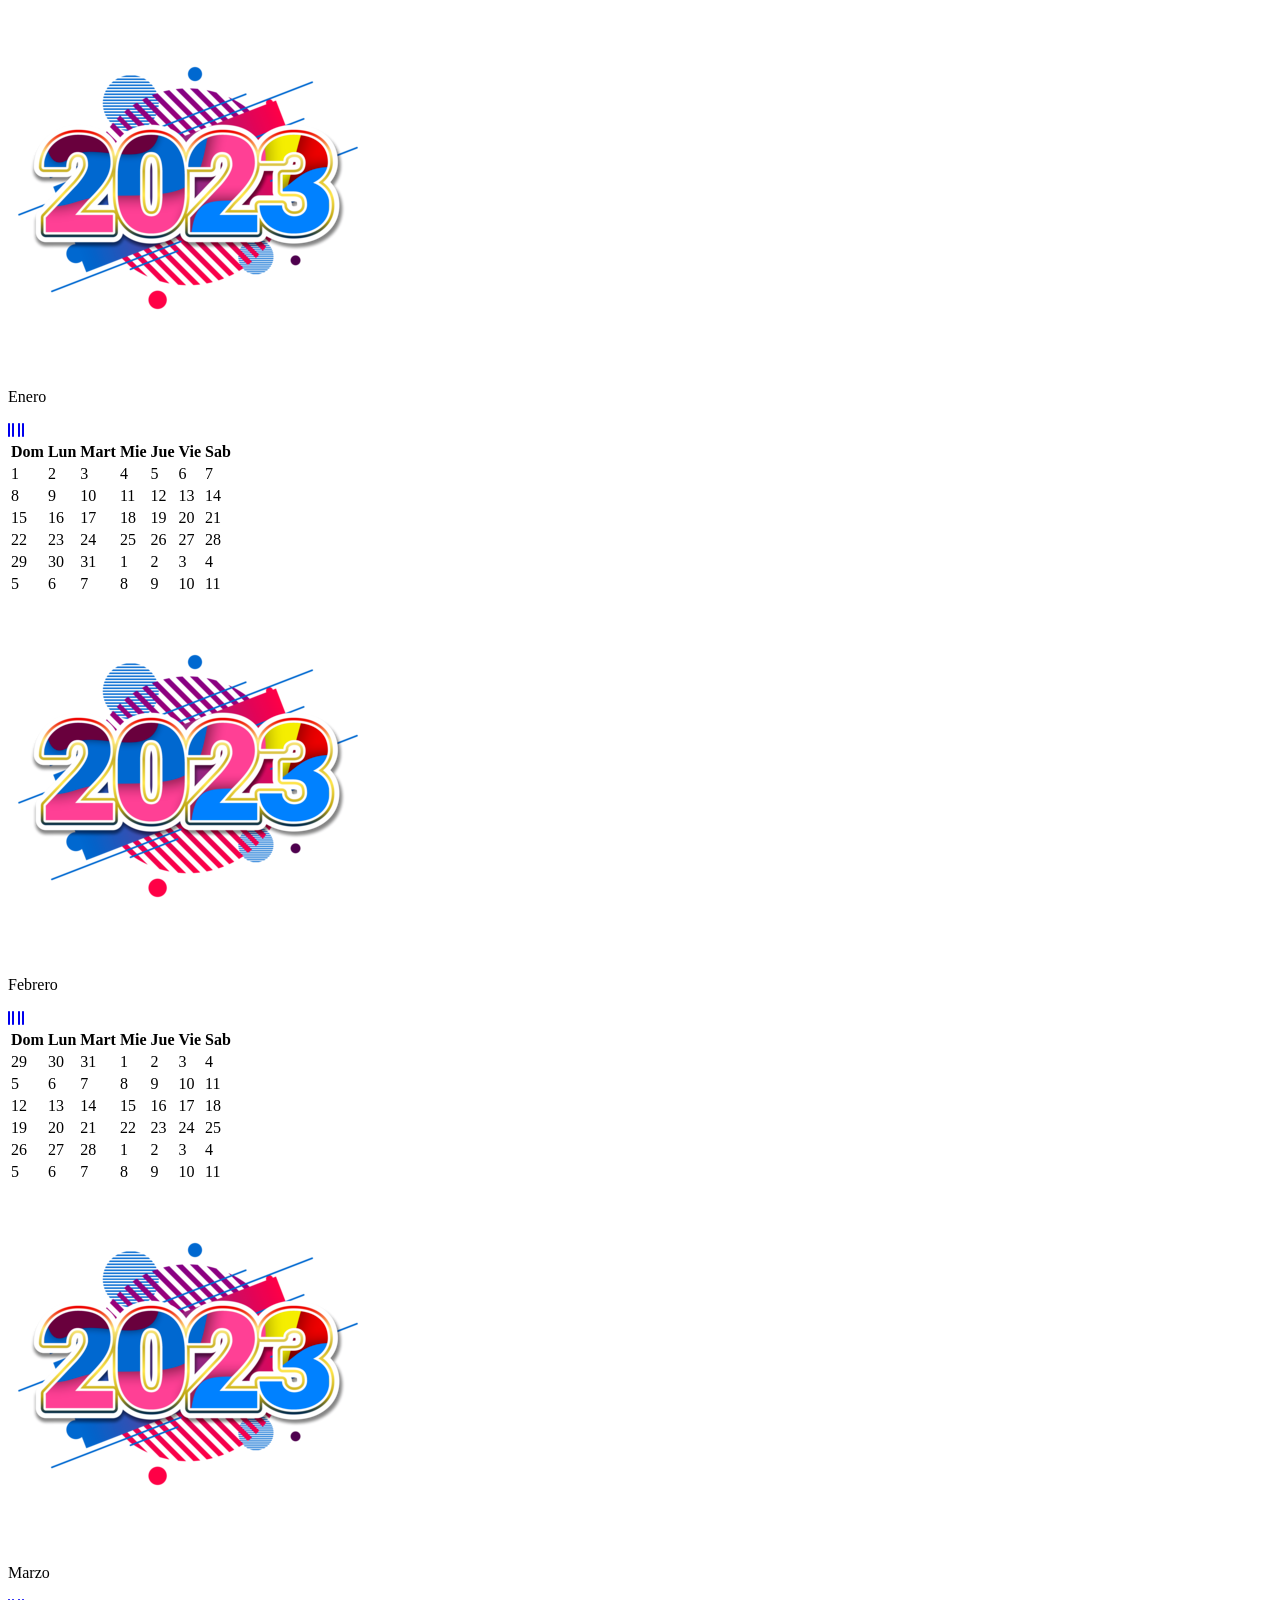
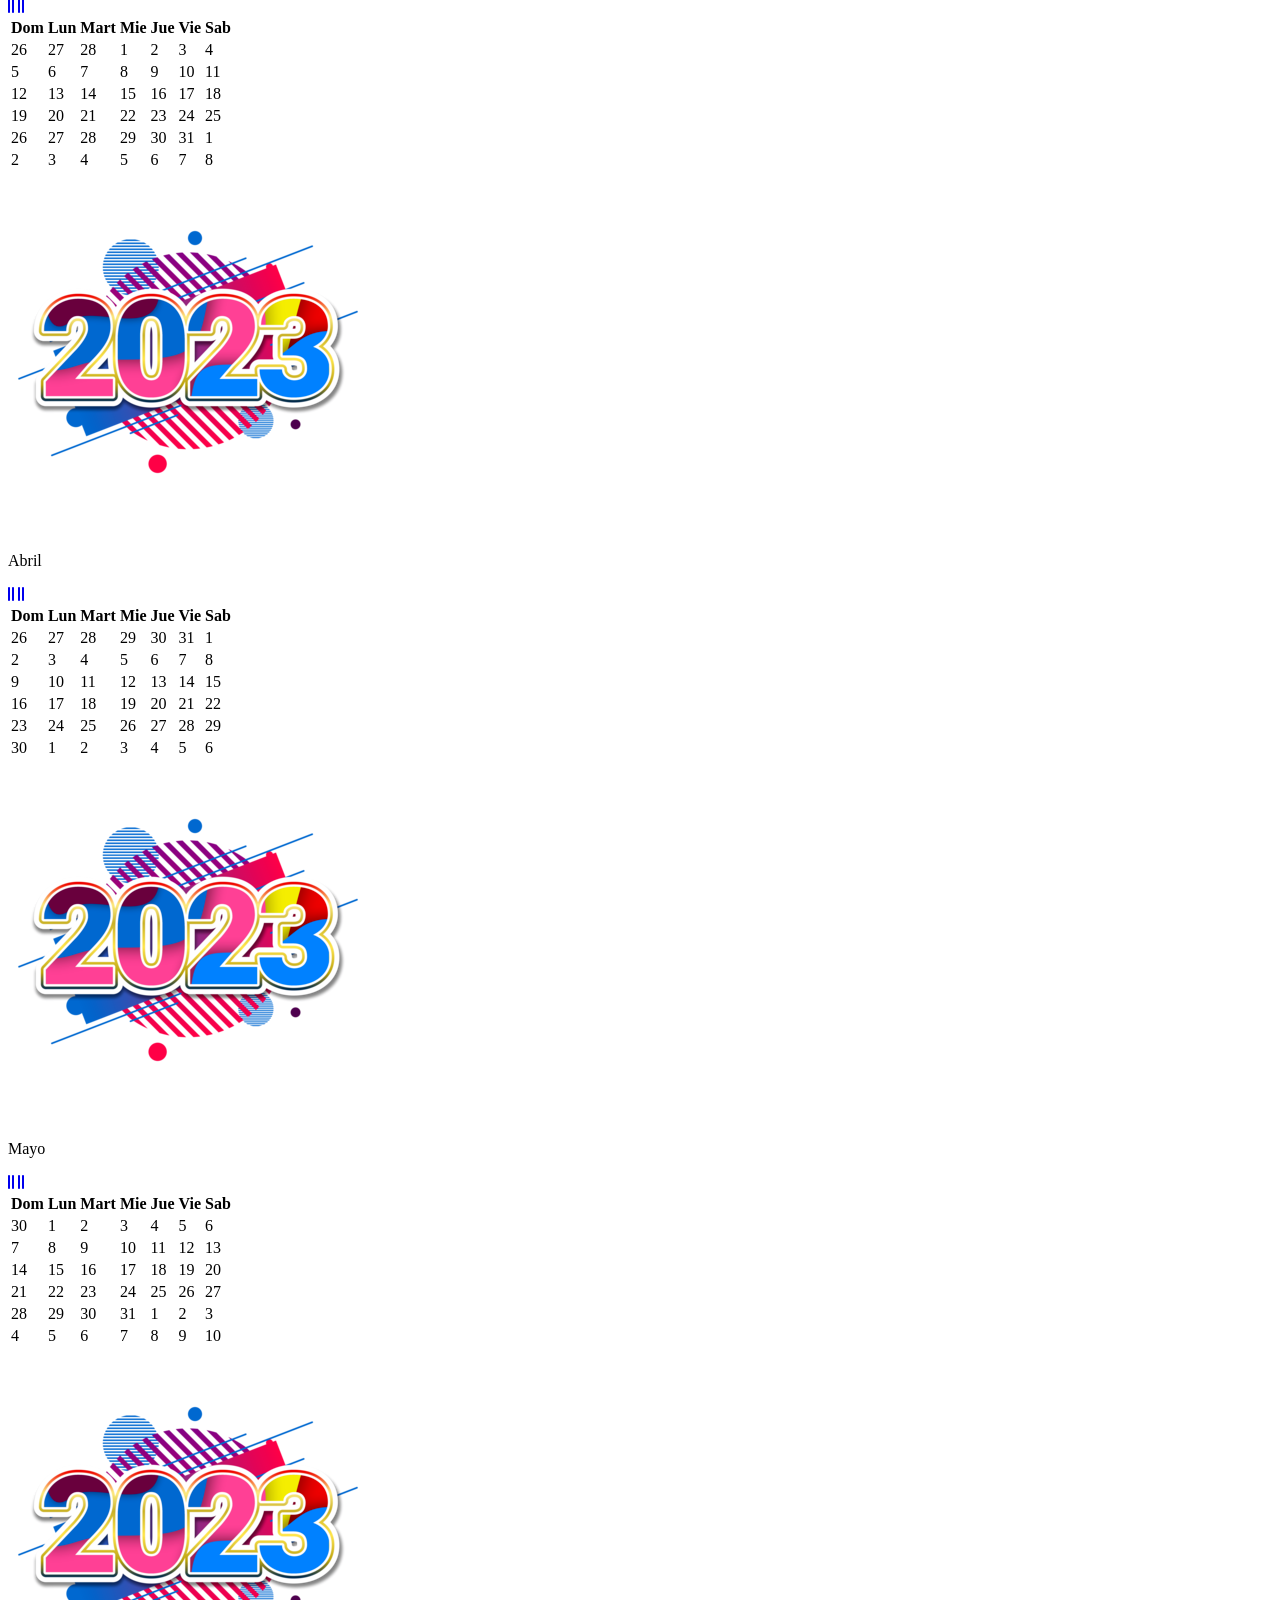
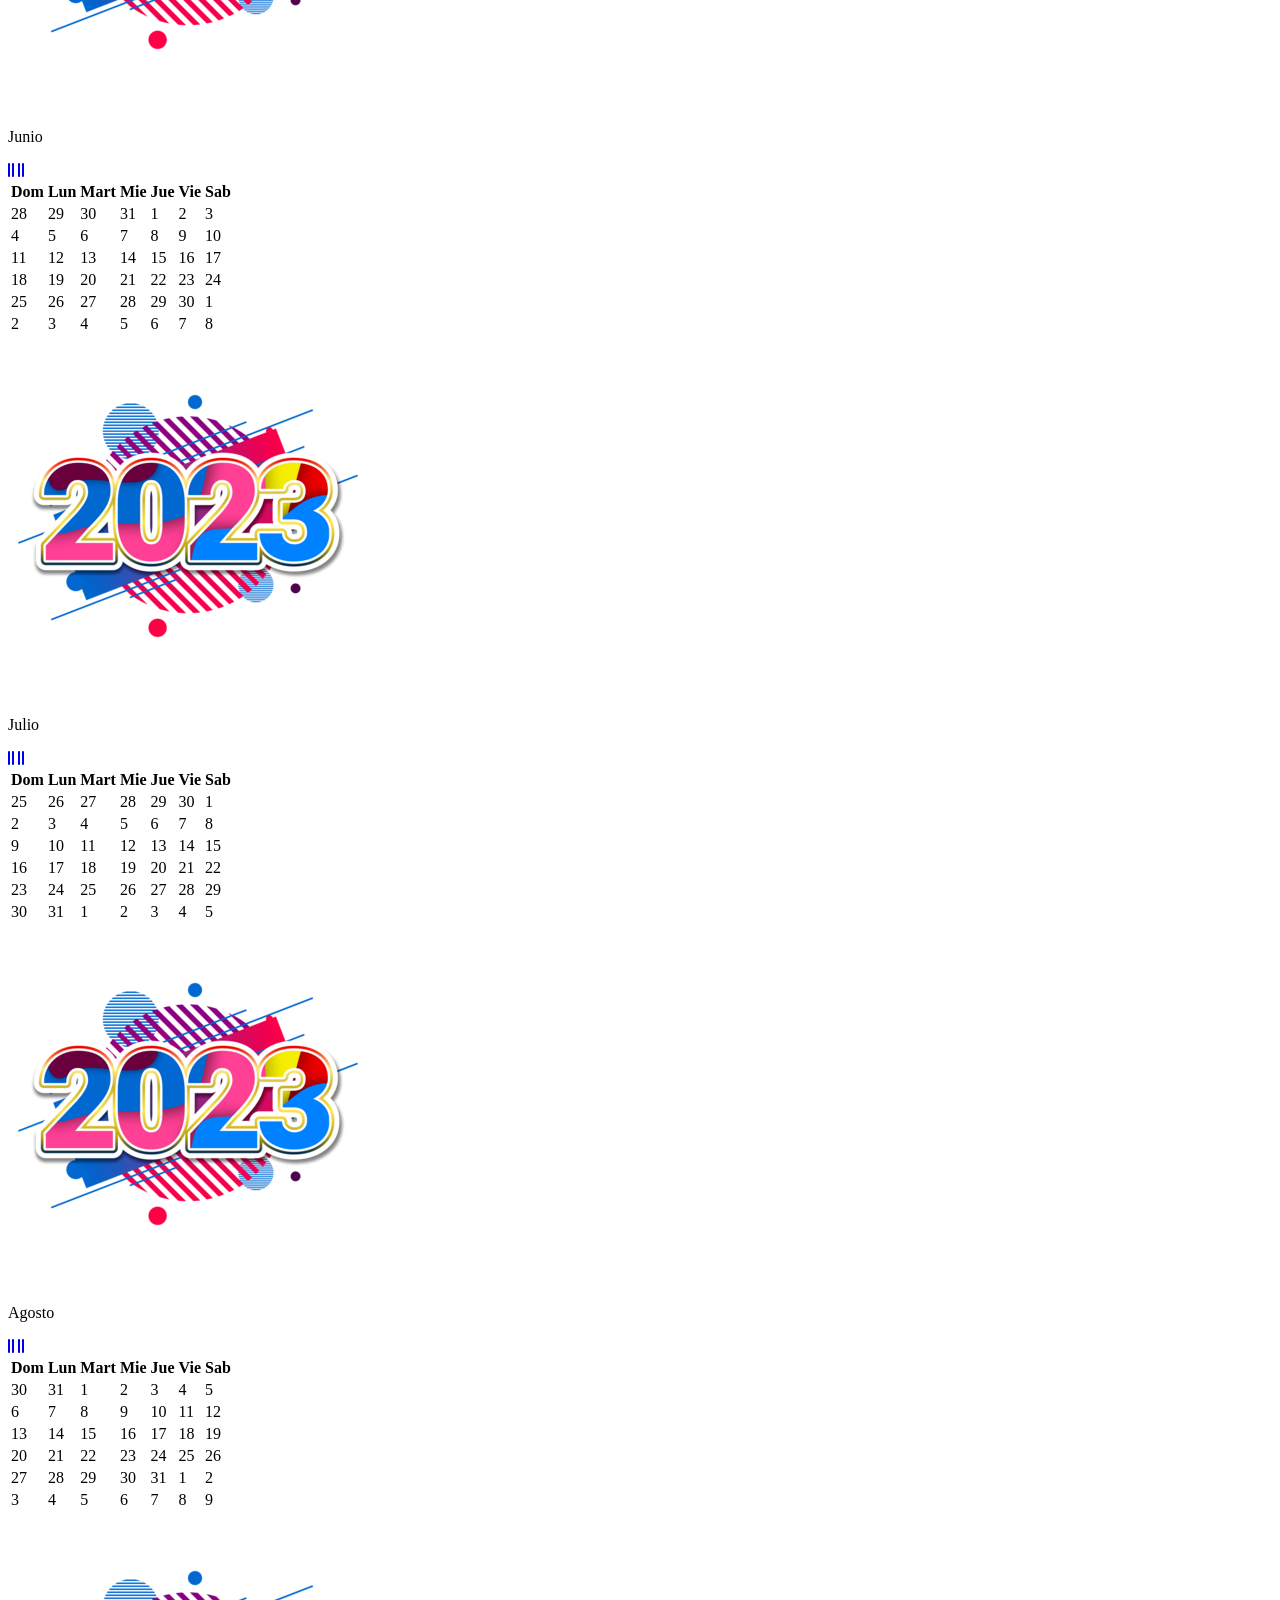
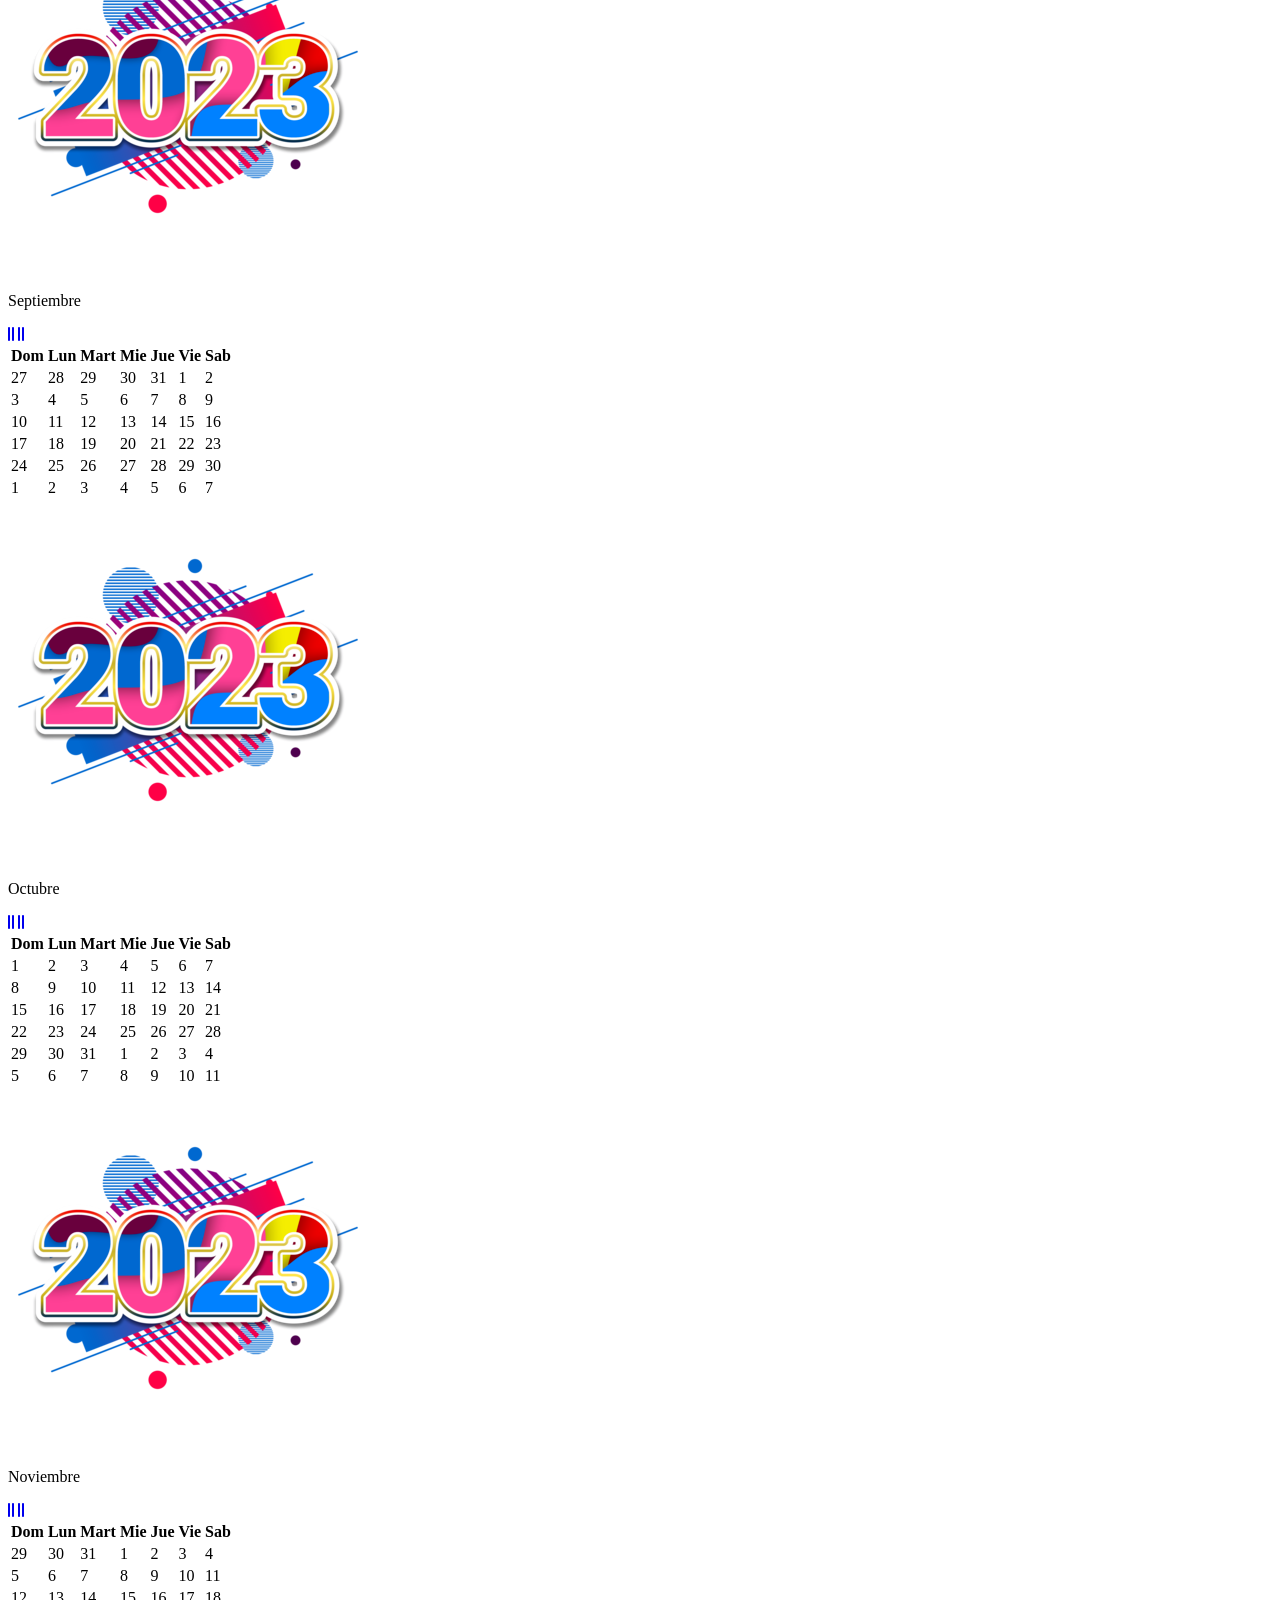
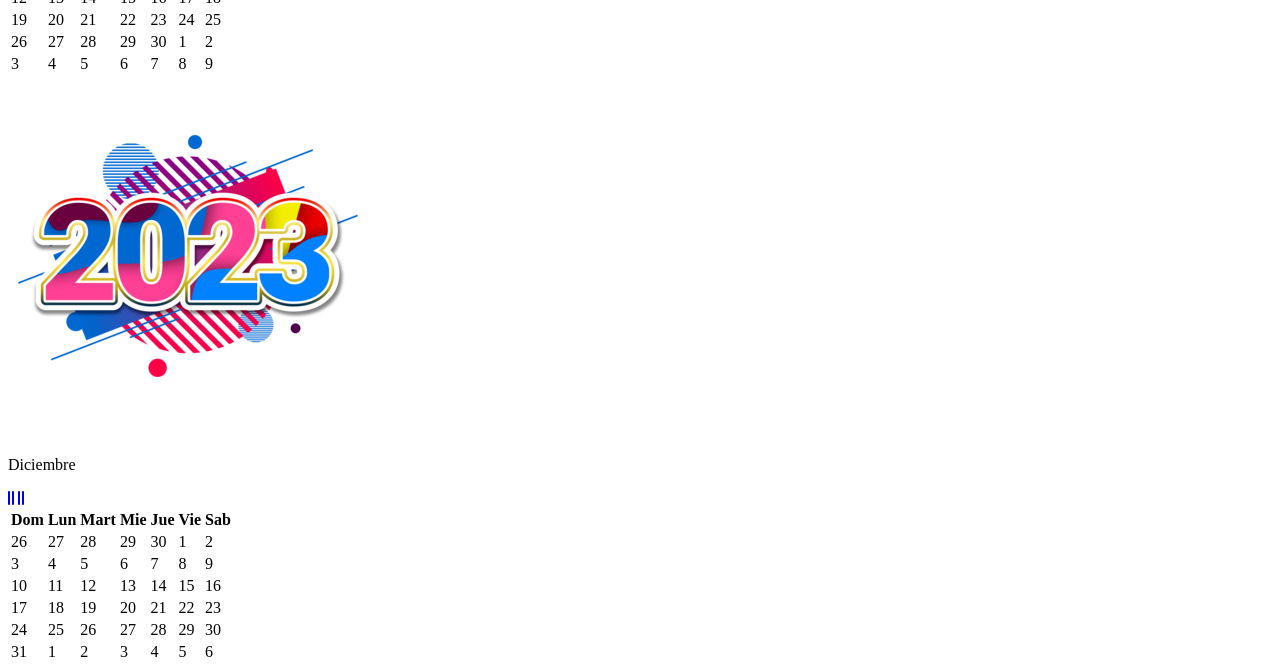
==== index.html @ eaae46be "fin" ====
<!DOCTYPE html>
<html lang="en">
  <head>
    <meta charset="UTF-8" />
    <meta name="viewport" content="width=device-width, initial-scale=1.0" />
    <title>Document</title>
    <link rel="stylesheet" href="STYLE.CSS" />
    <link
      rel="stylesheet"
      href="https://cdnjs.cloudflare.com/ajax/libs/font-awesome/6.4.2/css/all.min.css"
    />
  </head>

  <body>
    <section>
      <div class="calendario">
        <div class="meses">
          <div class="titulomeses">
            <img src="dostres.png" alt="" />
            <p class="mes">Enero</p>
          </div>
          <div class="icono">
            <a href="#" class="left-link"
              ><i class="fa-solid fa-grip-lines-vertical"></i
            ></a>
            <a href="#" class="right-link"
              ><i class="fa-solid fa-grip-lines-vertical"></i
            ></a>
          </div>
          <table class="diasmeses">
            <thead>
              <tr>
                <th class="diasromanos">Dom</th>
                <th class="diasromanos">Lun</th>
                <th class="diasromanos">Mart</th>
                <th class="diasromanos">Mie</th>
                <th class="diasromanos">Jue</th>
                <th class="diasromanos">Vie</th>
                <th class="diasromanos">Sab</th>
              </tr>
            </thead>
            <tbody>
              <tr>
                <td class="dias">1</td>
                <td class="dias">2</td>
                <td class="dias">3</td>
                <td class="dias">4</td>
                <td class="dias">5</td>
                <td class="dias">6</td>
                <td class="dias">7</td>
              </tr>
              <tr>
                <td class="dias">8</td>
                <td class="dias">9</td>
                <td class="dias">10</td>
                <td class="dias">11</td>
                <td class="dias">12</td>
                <td class="dias">13</td>
                <td class="dias">14</td>
              </tr>
              <tr>
                <td class="dias">15</td>
                <td class="dias">16</td>
                <td class="dias">17</td>
                <td class="dias">18</td>
                <td class="dias">19</td>
                <td class="dias">20</td>
                <td class="dias">21</td>
              </tr>
              <tr>
                <td class="dias">22</td>
                <td class="dias">23</td>
                <td class="dias">24</td>
                <td class="dias">25</td>
                <td class="dias">26</td>
                <td class="dias">27</td>
                <td class="dias">28</td>
              </tr>
              <tr>
                <td class="dias">29</td>
                <td class="dias">30</td>
                <td class="dias">31</td>
                <td class="diasdemas">1</td>
                <td class="diasdemas">2</td>
                <td class="diasdemas">3</td>
                <td class="diasdemas">4</td>
              </tr>
              <tr>
                <td class="diasdemas">5</td>
                <td class="diasdemas">6</td>
                <td class="diasdemas">7</td>
                <td class="diasdemas">8</td>
                <td class="diasdemas">9</td>
                <td class="diasdemas">10</td>
                <td class="diasdemas">11</td>
              </tr>
            </tbody>
          </table>
        </div>

        <div class="meses">
          <div class="titulomeses">
            <img src="dostres.png" alt="" />
            <p class="mes">Febrero</p>
          </div>
          <div class="icono">
            <a href="#" class="left-link"
              ><i class="fa-solid fa-grip-lines-vertical"></i
            ></a>
            <a href="#" class="right-link"
              ><i class="fa-solid fa-grip-lines-vertical"></i
            ></a>
          </div>
          <table class="diasmeses">
            <thead>
              <tr>
                <th class="diasromanos">Dom</th>
                <th class="diasromanos">Lun</th>
                <th class="diasromanos">Mart</th>
                <th class="diasromanos">Mie</th>
                <th class="diasromanos">Jue</th>
                <th class="diasromanos">Vie</th>
                <th class="diasromanos">Sab</th>
              </tr>
            </thead>
            <tbody>
              <tr>
                <td class="diasdemas">29</td>
                <td class="diasdemas">30</td>
                <td class="diasdemas">31</td>
                <td class="dias">1</td>
                <td class="dias">2</td>
                <td class="dias">3</td>
                <td class="dias">4</td>
              </tr>
              <tr>
                <td class="dias">5</td>
                <td class="dias">6</td>
                <td class="dias">7</td>
                <td class="dias">8</td>
                <td class="dias">9</td>
                <td class="dias">10</td>
                <td class="dias">11</td>
              </tr>
              <tr>
                <td class="dias">12</td>
                <td class="dias">13</td>
                <td class="dias">14</td>
                <td class="dias">15</td>
                <td class="dias">16</td>
                <td class="dias">17</td>
                <td class="dias">18</td>
              </tr>
              <tr>
                <td class="dias">19</td>
                <td class="dias">20</td>
                <td class="dias">21</td>
                <td class="dias">22</td>
                <td class="dias">23</td>
                <td class="dias">24</td>
                <td class="dias">25</td>
              </tr>
              <tr>
                <td class="dias">26</td>
                <td class="dias">27</td>
                <td class="dias">28</td>
                <td class="diasdemas">1</td>
                <td class="diasdemas">2</td>
                <td class="diasdemas">3</td>
                <td class="diasdemas">4</td>
              </tr>
              <tr>
                <td class="diasdemas">5</td>
                <td class="diasdemas">6</td>
                <td class="diasdemas">7</td>
                <td class="diasdemas">8</td>
                <td class="diasdemas">9</td>
                <td class="diasdemas">10</td>
                <td class="diasdemas">11</td>
              </tr>
            </tbody>
          </table>
        </div>

        <div class="meses">
          <div class="titulomeses">
            <img src="dostres.png" alt="" />
            <p class="mes">Marzo</p>
          </div>
          <div class="icono">
            <a href="#" class="left-link"
              ><i class="fa-solid fa-grip-lines-vertical"></i
            ></a>
            <a href="#" class="right-link"
              ><i class="fa-solid fa-grip-lines-vertical"></i
            ></a>
          </div>
          <table class="diasmeses">
            <thead>
              <tr>
                <th class="diasromanos">Dom</th>
                <th class="diasromanos">Lun</th>
                <th class="diasromanos">Mart</th>
                <th class="diasromanos">Mie</th>
                <th class="diasromanos">Jue</th>
                <th class="diasromanos">Vie</th>
                <th class="diasromanos">Sab</th>
              </tr>
            </thead>
            <tbody>
              <tr>
                <td class="diasdemas">26</td>
                <td class="diasdemas">27</td>
                <td class="diasdemas">28</td>
                <td class="dias">1</td>
                <td class="dias">2</td>
                <td class="dias">3</td>
                <td class="dias">4</td>
              </tr>
              <tr>
                <td class="dias">5</td>
                <td class="dias">6</td>
                <td class="dias">7</td>
                <td class="dias">8</td>
                <td class="dias">9</td>
                <td class="dias">10</td>
                <td class="dias">11</td>
              </tr>
              <tr>
                <td class="dias">12</td>
                <td class="dias">13</td>
                <td class="dias">14</td>
                <td class="dias">15</td>
                <td class="dias">16</td>
                <td class="dias">17</td>
                <td class="dias">18</td>
              </tr>
              <tr>
                <td class="dias">19</td>
                <td class="dias">20</td>
                <td class="dias">21</td>
                <td class="dias">22</td>
                <td class="dias">23</td>
                <td class="dias">24</td>
                <td class="dias">25</td>
              </tr>
              <tr>
                <td class="dias">26</td>
                <td class="dias">27</td>
                <td class="dias">28</td>
                <td class="dias">29</td>
                <td class="dias">30</td>
                <td class="dias">31</td>
                <td class="diasdemas">1</td>
              </tr>
              <tr>
                <td class="diasdemas">2</td>
                <td class="diasdemas">3</td>
                <td class="diasdemas">4</td>
                <td class="diasdemas">5</td>
                <td class="diasdemas">6</td>
                <td class="diasdemas">7</td>
                <td class="diasdemas">8</td>
              </tr>
            </tbody>
          </table>
        </div>

        <div class="meses">
          <div class="titulomeses">
            <img src="dostres.png" alt="" />
            <p class="mes">Abril</p>
          </div>
          <div class="icono">
            <a href="#" class="left-link"
              ><i class="fa-solid fa-grip-lines-vertical"></i
            ></a>
            <a href="#" class="right-link"
              ><i class="fa-solid fa-grip-lines-vertical"></i
            ></a>
          </div>
          <table class="diasmeses">
            <thead>
              <tr>
                <th class="diasromanos">Dom</th>
                <th class="diasromanos">Lun</th>
                <th class="diasromanos">Mart</th>
                <th class="diasromanos">Mie</th>
                <th class="diasromanos">Jue</th>
                <th class="diasromanos">Vie</th>
                <th class="diasromanos">Sab</th>
              </tr>
            </thead>
            <tbody>
              <tr>
                <td class="diasdemas">26</td>
                <td class="diasdemas">27</td>
                <td class="diasdemas">28</td>
                <td class="diasdemas">29</td>
                <td class="diasdemas">30</td>
                <td class="diasdemas">31</td>
                <td class="dias">1</td>
              </tr>
              <tr>
                <td class="dias">2</td>
                <td class="dias">3</td>
                <td class="dias">4</td>
                <td class="dias">5</td>
                <td class="dias">6</td>
                <td class="dias">7</td>
                <td class="dias">8</td>
              </tr>
              <tr>
                <td class="dias">9</td>
                <td class="dias">10</td>
                <td class="dias">11</td>
                <td class="dias">12</td>
                <td class="dias">13</td>
                <td class="dias">14</td>
                <td class="dias">15</td>
              </tr>
              <tr>
                <td class="dias">16</td>
                <td class="dias">17</td>
                <td class="dias">18</td>
                <td class="dias">19</td>
                <td class="dias">20</td>
                <td class="dias">21</td>
                <td class="dias">22</td>
              </tr>
              <tr>
                <td class="dias">23</td>
                <td class="dias">24</td>
                <td class="dias">25</td>
                <td class="dias26">26</td>
                <td class="dias">27</td>
                <td class="dias">28</td>
                <td class="dias">29</td>
              </tr>
              <tr>
                <td class="dias">30</td>
                <td class="diasdemas">1</td>
                <td class="diasdemas">2</td>
                <td class="diasdemas">3</td>
                <td class="diasdemas">4</td>
                <td class="diasdemas">5</td>
                <td class="diasdemas">6</td>
              </tr>
            </tbody>
          </table>
        </div>

        <div class="meses">
          <div class="titulomeses">
            <img src="dostres.png" alt="" />
            <p class="mes">Mayo</p>
          </div>
          <div class="icono">
            <a href="#" class="left-link"
              ><i class="fa-solid fa-grip-lines-vertical"></i
            ></a>
            <a href="#" class="right-link"
              ><i class="fa-solid fa-grip-lines-vertical"></i
            ></a>
          </div>
          <table class="diasmeses">
            <thead>
              <tr>
                <th class="diasromanos">Dom</th>
                <th class="diasromanos">Lun</th>
                <th class="diasromanos">Mart</th>
                <th class="diasromanos">Mie</th>
                <th class="diasromanos">Jue</th>
                <th class="diasromanos">Vie</th>
                <th class="diasromanos">Sab</th>
              </tr>
            </thead>
            <tbody>
              <tr>
                <td class="diasdemas">30</td>
                <td class="dias">1</td>
                <td class="dias">2</td>
                <td class="dias">3</td>
                <td class="dias">4</td>
                <td class="dias">5</td>
                <td class="dias">6</td>
              </tr>
              <tr>
                <td class="dias">7</td>
                <td class="dias">8</td>
                <td class="dias">9</td>
                <td class="dias">10</td>
                <td class="dias">11</td>
                <td class="dias">12</td>
                <td class="dias">13</td>
              </tr>
              <tr>
                <td class="dias">14</td>
                <td class="dias">15</td>
                <td class="dias">16</td>
                <td class="dias">17</td>
                <td class="dias">18</td>
                <td class="dias">19</td>
                <td class="dias">20</td>
              </tr>
              <tr>
                <td class="dias">21</td>
                <td class="dias">22</td>
                <td class="dias">23</td>
                <td class="dias">24</td>
                <td class="dias">25</td>
                <td class="dias">26</td>
                <td class="dias">27</td>
              </tr>
              <tr>
                <td class="dias">28</td>
                <td class="dias">29</td>
                <td class="dias">30</td>
                <td class="dias">31</td>
                <td class="diasdemas">1</td>
                <td class="diasdemas">2</td>
                <td class="diasdemas">3</td>
              </tr>
              <tr>
                <td class="diasdemas">4</td>
                <td class="diasdemas">5</td>
                <td class="diasdemas">6</td>
                <td class="diasdemas">7</td>
                <td class="diasdemas">8</td>
                <td class="diasdemas">9</td>
                <td class="diasdemas">10</td>
              </tr>
            </tbody>
          </table>
        </div>

        <div class="meses">
          <div class="titulomeses">
            <img src="dostres.png" alt="" />
            <p class="mes">Junio</p>
          </div>
          <div class="icono">
            <a href="#" class="left-link"
              ><i class="fa-solid fa-grip-lines-vertical"></i
            ></a>
            <a href="#" class="right-link"
              ><i class="fa-solid fa-grip-lines-vertical"></i
            ></a>
          </div>
          <table class="diasmeses">
            <thead>
              <tr>
                <th class="diasromanos">Dom</th>
                <th class="diasromanos">Lun</th>
                <th class="diasromanos">Mart</th>
                <th class="diasromanos">Mie</th>
                <th class="diasromanos">Jue</th>
                <th class="diasromanos">Vie</th>
                <th class="diasromanos">Sab</th>
              </tr>
            </thead>
            <tbody>
              <tr>
                <td class="diasdemas">28</td>
                <td class="diasdemas">29</td>
                <td class="diasdemas">30</td>
                <td class="diasdemas">31</td>
                <td class="dias">1</td>
                <td class="dias">2</td>
                <td class="dias">3</td>
              </tr>
              <tr>
                <td class="dias">4</td>
                <td class="dias">5</td>
                <td class="dias">6</td>
                <td class="dias">7</td>
                <td class="dias">8</td>
                <td class="dias">9</td>
                <td class="dias">10</td>
              </tr>
              <tr>
                <td class="dias">11</td>
                <td class="dias">12</td>
                <td class="dias">13</td>
                <td class="dias">14</td>
                <td class="dias">15</td>
                <td class="dias">16</td>
                <td class="dias">17</td>
              </tr>
              <tr>
                <td class="dias">18</td>
                <td class="dias">19</td>
                <td class="dias">20</td>
                <td class="dias">21</td>
                <td class="dias">22</td>
                <td class="dias">23</td>
                <td class="dias">24</td>
              </tr>
              <tr>
                <td class="dias">25</td>
                <td class="dias">26</td>
                <td class="dias">27</td>
                <td class="dias">28</td>
                <td class="dias">29</td>
                <td class="dias">30</td>
                <td class="diasdemas">1</td>
              </tr>
              <tr>
                <td class="diasdemas">2</td>
                <td class="diasdemas">3</td>
                <td class="diasdemas">4</td>
                <td class="diasdemas">5</td>
                <td class="diasdemas">6</td>
                <td class="diasdemas">7</td>
                <td class="diasdemas">8</td>
              </tr>
            </tbody>
          </table>
        </div>

        <div class="meses">
          <div class="titulomeses">
            <img src="dostres.png" alt="" />
            <p class="mes">Julio</p>
          </div>
          <div class="icono">
            <a href="#" class="left-link"
              ><i class="fa-solid fa-grip-lines-vertical"></i
            ></a>
            <a href="#" class="right-link"
              ><i class="fa-solid fa-grip-lines-vertical"></i
            ></a>
          </div>
          <table class="diasmeses">
            <thead>
              <tr>
                <th class="diasromanos">Dom</th>
                <th class="diasromanos">Lun</th>
                <th class="diasromanos">Mart</th>
                <th class="diasromanos">Mie</th>
                <th class="diasromanos">Jue</th>
                <th class="diasromanos">Vie</th>
                <th class="diasromanos">Sab</th>
              </tr>
            </thead>
            <tbody>
              <tr>
                <td class="diasdemas">25</td>
                <td class="diasdemas">26</td>
                <td class="diasdemas">27</td>
                <td class="diasdemas">28</td>
                <td class="diasdemas">29</td>
                <td class="diasdemas">30</td>
                <td class="dias">1</td>
              </tr>
              <tr>
                <td class="dias">2</td>
                <td class="dias">3</td>
                <td class="dias">4</td>
                <td class="dias">5</td>
                <td class="dias">6</td>
                <td class="dias">7</td>
                <td class="dias">8</td>
              </tr>
              <tr>
                <td class="dias">9</td>
                <td class="dias">10</td>
                <td class="dias">11</td>
                <td class="dias">12</td>
                <td class="dias">13</td>
                <td class="dias">14</td>
                <td class="dias">15</td>
              </tr>
              <tr>
                <td class="dias">16</td>
                <td class="dias">17</td>
                <td class="dias">18</td>
                <td class="dias">19</td>
                <td class="dias">20</td>
                <td class="dias">21</td>
                <td class="dias">22</td>
              </tr>
              <tr>
                <td class="dias">23</td>
                <td class="dias">24</td>
                <td class="dias">25</td>
                <td class="dias">26</td>
                <td class="dias">27</td>
                <td class="dias">28</td>
                <td class="dias">29</td>
              </tr>
              <tr>
                <td class="dias">30</td>
                <td class="dias">31</td>
                <td class="diasdemas">1</td>
                <td class="diasdemas">2</td>
                <td class="diasdemas">3</td>
                <td class="diasdemas">4</td>
                <td class="diasdemas">5</td>
              </tr>
            </tbody>
          </table>
        </div>

        <div class="meses">
          <div class="titulomeses">
            <img src="dostres.png" alt="" />
            <p class="mes">Agosto</p>
          </div>
          <div class="icono">
            <a href="#" class="left-link"
              ><i class="fa-solid fa-grip-lines-vertical"></i
            ></a>
            <a href="#" class="right-link"
              ><i class="fa-solid fa-grip-lines-vertical"></i
            ></a>
          </div>
          <table class="diasmeses">
            <thead>
              <tr>
                <th class="diasromanos">Dom</th>
                <th class="diasromanos">Lun</th>
                <th class="diasromanos">Mart</th>
                <th class="diasromanos">Mie</th>
                <th class="diasromanos">Jue</th>
                <th class="diasromanos">Vie</th>
                <th class="diasromanos">Sab</th>
              </tr>
            </thead>
            <tbody>
              <tr>
                <td class="diasdemas">30</td>
                <td class="diasdemas">31</td>
                <td class="dias">1</td>
                <td class="dias">2</td>
                <td class="dias">3</td>
                <td class="dias">4</td>
                <td class="dias">5</td>
              </tr>
              <tr>
                <td class="dias">6</td>
                <td class="dias">7</td>
                <td class="dias">8</td>
                <td class="dias">9</td>
                <td class="dias">10</td>
                <td class="dias">11</td>
                <td class="dias">12</td>
              </tr>
              <tr>
                <td class="dias">13</td>
                <td class="dias">14</td>
                <td class="dias">15</td>
                <td class="dias">16</td>
                <td class="dias">17</td>
                <td class="dias">18</td>
                <td class="dias">19</td>
              </tr>
              <tr>
                <td class="dias">20</td>
                <td class="dias">21</td>
                <td class="dias">22</td>
                <td class="dias">23</td>
                <td class="dias">24</td>
                <td class="dias">25</td>
                <td class="dias">26</td>
              </tr>
              <tr>
                <td class="dias">27</td>
                <td class="dias">28</td>
                <td class="dias">29</td>
                <td class="dias">30</td>
                <td class="dias">31</td>
                <td class="diasdemas">1</td>
                <td class="diasdemas">2</td>
              </tr>
              <tr>
                <td class="diasdemas">3</td>
                <td class="diasdemas">4</td>
                <td class="diasdemas">5</td>
                <td class="diasdemas">6</td>
                <td class="diasdemas">7</td>
                <td class="diasdemas">8</td>
                <td class="diasdemas">9</td>
              </tr>
            </tbody>
          </table>
        </div>

        <div class="meses">
          <div class="titulomeses">
            <img src="dostres.png" alt="" />
            <p class="mes">Septiembre</p>
          </div>
          <div class="icono">
            <a href="#" class="left-link"
              ><i class="fa-solid fa-grip-lines-vertical"></i
            ></a>
            <a href="#" class="right-link"
              ><i class="fa-solid fa-grip-lines-vertical"></i
            ></a>
          </div>
          <table class="diasmeses">
            <thead>
              <tr>
                <th class="diasromanos">Dom</th>
                <th class="diasromanos">Lun</th>
                <th class="diasromanos">Mart</th>
                <th class="diasromanos">Mie</th>
                <th class="diasromanos">Jue</th>
                <th class="diasromanos">Vie</th>
                <th class="diasromanos">Sab</th>
              </tr>
            </thead>
            <tbody>
              <tr>
                <td class="diasdemas">27</td>
                <td class="diasdemas">28</td>
                <td class="diasdemas">29</td>
                <td class="diasdemas">30</td>
                <td class="diasdemas">31</td>
                <td class="dias">1</td>
                <td class="dias">2</td>
              </tr>
              <tr>
                <td class="dias">3</td>
                <td class="dias">4</td>
                <td class="dias">5</td>
                <td class="dias">6</td>
                <td class="dias">7</td>
                <td class="dias">8</td>
                <td class="dias">9</td>
              </tr>
              <tr>
                <td class="dias">10</td>
                <td class="dias">11</td>
                <td class="dias">12</td>
                <td class="dias">13</td>
                <td class="dias">14</td>
                <td class="dias">15</td>
                <td class="dias">16</td>
              </tr>
              <tr>
                <td class="dias">17</td>
                <td class="dias">18</td>
                <td class="dias">19</td>
                <td class="dias">20</td>
                <td class="dias">21</td>
                <td class="dias">22</td>
                <td class="dias">23</td>
              </tr>
              <tr>
                <td class="dias">24</td>
                <td class="dias">25</td>
                <td class="dias">26</td>
                <td class="dias">27</td>
                <td class="dias">28</td>
                <td class="dias">29</td>
                <td class="dias">30</td>
              </tr>
              <tr>
                <td class="diasdemas">1</td>
                <td class="diasdemas">2</td>
                <td class="diasdemas">3</td>
                <td class="diasdemas">4</td>
                <td class="diasdemas">5</td>
                <td class="diasdemas">6</td>
                <td class="diasdemas">7</td>
              </tr>
            </tbody>
          </table>
        </div>

        <div class="meses">
          <div class="titulomeses">
            <img src="dostres.png" alt="" />
            <p class="mes">Octubre</p>
          </div>
          <div class="icono">
            <a href="#" class="left-link"
              ><i class="fa-solid fa-grip-lines-vertical"></i
            ></a>
            <a href="#" class="right-link"
              ><i class="fa-solid fa-grip-lines-vertical"></i
            ></a>
          </div>
          <table class="diasmeses">
            <thead>
              <tr>
                <th class="diasromanos">Dom</th>
                <th class="diasromanos">Lun</th>
                <th class="diasromanos">Mart</th>
                <th class="diasromanos">Mie</th>
                <th class="diasromanos">Jue</th>
                <th class="diasromanos">Vie</th>
                <th class="diasromanos">Sab</th>
              </tr>
            </thead>
            <tbody>
              <tr>
                <td class="dias">1</td>
                <td class="dias">2</td>
                <td class="dias">3</td>
                <td class="dias">4</td>
                <td class="dias">5</td>
                <td class="dias">6</td>
                <td class="dias">7</td>
              </tr>
              <tr>
                <td class="dias">8</td>
                <td class="dias">9</td>
                <td class="dias">10</td>
                <td class="dias">11</td>
                <td class="dias">12</td>
                <td class="dias">13</td>
                <td class="dias">14</td>
              </tr>
              <tr>
                <td class="dias">15</td>
                <td class="dias">16</td>
                <td class="dias">17</td>
                <td class="dias">18</td>
                <td class="dias">19</td>
                <td class="dias">20</td>
                <td class="dias">21</td>
              </tr>
              <tr>
                <td class="dias">22</td>
                <td class="dias">23</td>
                <td class="dias">24</td>
                <td class="dias">25</td>
                <td class="dias">26</td>
                <td class="dias">27</td>
                <td class="dias">28</td>
              </tr>
              <tr>
                <td class="dias">29</td>
                <td class="dias">30</td>
                <td class="dias">31</td>
                <td class="diasdemas">1</td>
                <td class="diasdemas">2</td>
                <td class="diasdemas">3</td>
                <td class="diasdemas">4</td>
              </tr>
              <tr>
                <td class="diasdemas">5</td>
                <td class="diasdemas">6</td>
                <td class="diasdemas">7</td>
                <td class="diasdemas">8</td>
                <td class="diasdemas">9</td>
                <td class="diasdemas">10</td>
                <td class="diasdemas">11</td>
              </tr>
            </tbody>
          </table>
        </div>

        <div class="meses">
          <div class="titulomeses">
            <img src="dostres.png" alt="" />
            <p class="mes">Noviembre</p>
          </div>
          <div class="icono">
            <a href="#" class="left-link"
              ><i class="fa-solid fa-grip-lines-vertical"></i
            ></a>
            <a href="#" class="right-link"
              ><i class="fa-solid fa-grip-lines-vertical"></i
            ></a>
          </div>
          <table class="diasmeses">
            <thead>
              <tr>
                <th class="diasromanos">Dom</th>
                <th class="diasromanos">Lun</th>
                <th class="diasromanos">Mart</th>
                <th class="diasromanos">Mie</th>
                <th class="diasromanos">Jue</th>
                <th class="diasromanos">Vie</th>
                <th class="diasromanos">Sab</th>
              </tr>
            </thead>
            <tbody>
              <tr>
                <td class="diasdemas">29</td>
                <td class="diasdemas">30</td>
                <td class="diasdemas">31</td>
                <td class="dias">1</td>
                <td class="dias">2</td>
                <td class="dias">3</td>
                <td class="dias">4</td>
              </tr>
              <tr>
                <td class="dias">5</td>
                <td class="dias">6</td>
                <td class="dias">7</td>
                <td class="dias">8</td>
                <td class="dias">9</td>
                <td class="dias">10</td>
                <td class="dias">11</td>
              </tr>
              <tr>
                <td class="dias">12</td>
                <td class="dias">13</td>
                <td class="dias">14</td>
                <td class="dias">15</td>
                <td class="dias">16</td>
                <td class="dias">17</td>
                <td class="dias">18</td>
              </tr>
              <tr>
                <td class="dias">19</td>
                <td class="dias">20</td>
                <td class="dias">21</td>
                <td class="dias">22</td>
                <td class="dias">23</td>
                <td class="dias">24</td>
                <td class="dias">25</td>
              </tr>
              <tr>
                <td class="dias">26</td>
                <td class="dias">27</td>
                <td class="dias">28</td>
                <td class="dias">29</td>
                <td class="dias">30</td>
                <td class="diasdemas">1</td>
                <td class="diasdemas">2</td>
              </tr>
              <tr>
                <td class="diasdemas">3</td>
                <td class="diasdemas">4</td>
                <td class="diasdemas">5</td>
                <td class="diasdemas">6</td>
                <td class="diasdemas">7</td>
                <td class="diasdemas">8</td>
                <td class="diasdemas">9</td>
              </tr>
            </tbody>
          </table>
        </div>

        <div class="meses">
          <div class="titulomeses">
            <img src="dostres.png" alt="" />
            <p class="mes">Diciembre</p>
          </div>
          <div class="icono">
            <a href="#" class="left-link"
              ><i class="fa-solid fa-grip-lines-vertical"></i
            ></a>
            <a href="#" class="right-link"
              ><i class="fa-solid fa-grip-lines-vertical"></i
            ></a>
          </div>
          <table class="diasmeses">
            <thead>
              <tr>
                <th class="diasromanos">Dom</th>
                <th class="diasromanos">Lun</th>
                <th class="diasromanos">Mart</th>
                <th class="diasromanos">Mie</th>
                <th class="diasromanos">Jue</th>
                <th class="diasromanos">Vie</th>
                <th class="diasromanos">Sab</th>
              </tr>
            </thead>
            <tbody>
              <tr>
                <td class="diasdemas">26</td>
                <td class="diasdemas">27</td>
                <td class="diasdemas">28</td>
                <td class="diasdemas">29</td>
                <td class="diasdemas">30</td>
                <td class="dias">1</td>
                <td class="dias">2</td>
              </tr>
              <tr>
                <td class="dias">3</td>
                <td class="dias">4</td>
                <td class="dias">5</td>
                <td class="dias">6</td>
                <td class="dias">7</td>
                <td class="dias">8</td>
                <td class="dias">9</td>
              </tr>
              <tr>
                <td class="dias">10</td>
                <td class="dias">11</td>
                <td class="dias">12</td>
                <td class="dias">13</td>
                <td class="dias">14</td>
                <td class="dias">15</td>
                <td class="dias">16</td>
              </tr>
              <tr>
                <td class="dias">17</td>
                <td class="dias">18</td>
                <td class="dias">19</td>
                <td class="dias">20</td>
                <td class="dias">21</td>
                <td class="dias">22</td>
                <td class="dias">23</td>
              </tr>
              <tr>
                <td class="dias">24</td>
                <td class="dias">25</td>
                <td class="dias">26</td>
                <td class="dias">27</td>
                <td class="dias">28</td>
                <td class="dias">29</td>
                <td class="dias">30</td>
              </tr>
              <tr>
                <td class="dias">31</td>
                <td class="diasdemas">1</td>
                <td class="diasdemas">2</td>
                <td class="diasdemas">3</td>
                <td class="diasdemas">4</td>
                <td class="diasdemas">5</td>
                <td class="diasdemas">6</td>
              </tr>
            </tbody>
          </table>
        </div>
      </div>
    </section>
  </body>
</html>
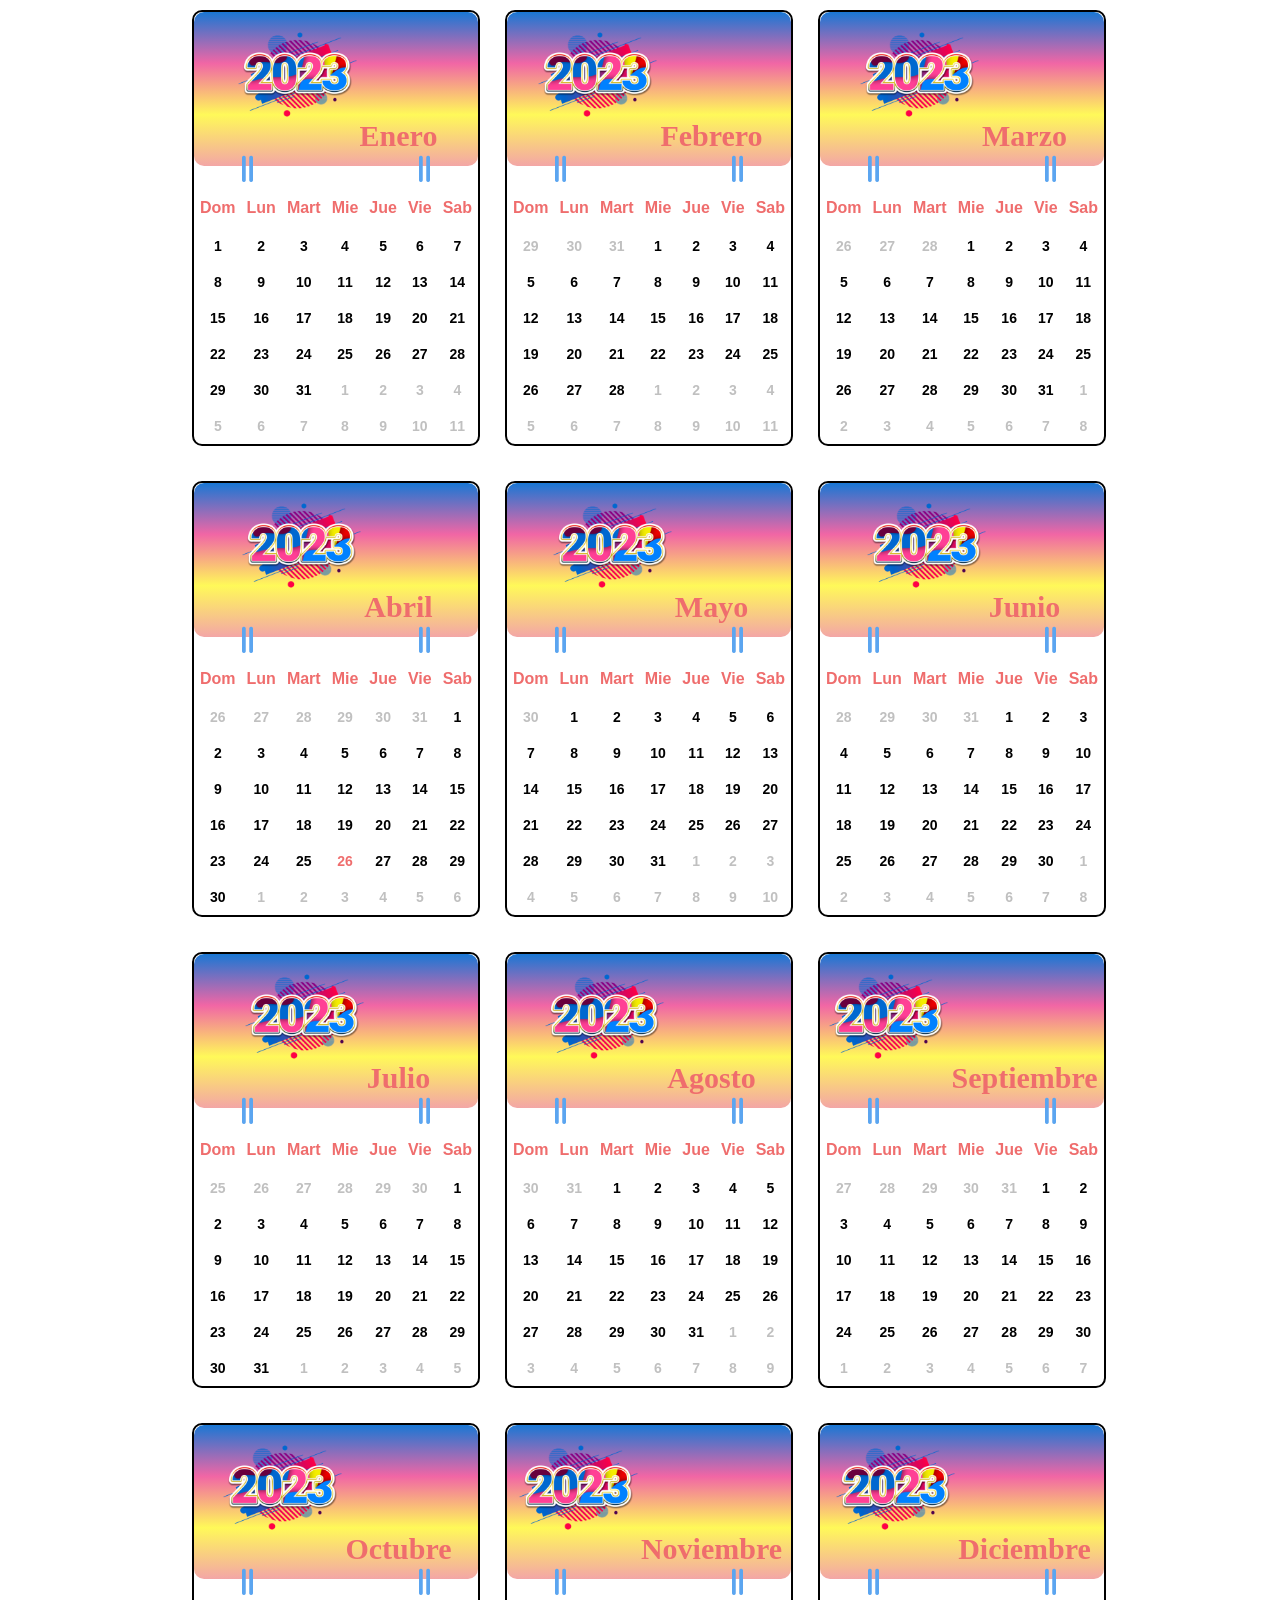
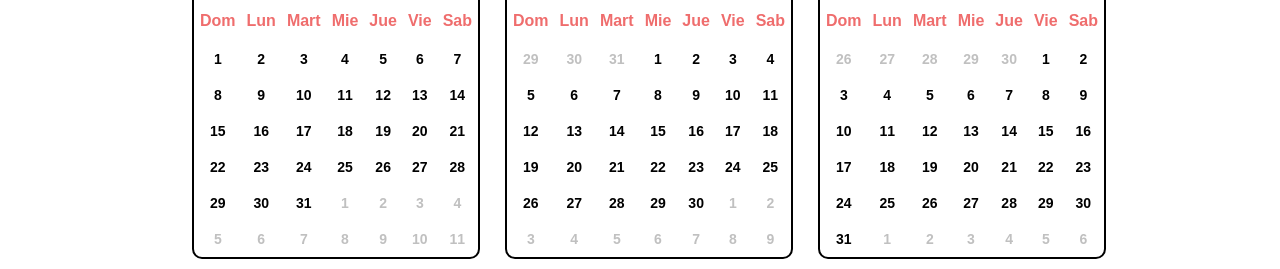
==== commit d0ed7e9e: "arreglo" ====
--- a/index.html
+++ b/index.html
@@ -4,7 +4,7 @@
     <meta charset="UTF-8" />
     <meta name="viewport" content="width=device-width, initial-scale=1.0" />
     <title>Document</title>
-    <link rel="stylesheet" href="STYLE.CSS" />
+    <link rel="stylesheet" href="style.css" />
     <link
       rel="stylesheet"
       href="https://cdnjs.cloudflare.com/ajax/libs/font-awesome/6.4.2/css/all.min.css"
--- a/style.css
+++ b/style.css
@@ -0,0 +1,326 @@
+* {
+  margin: 0;
+  padding: 0;
+  box-sizing: border-box;
+}
+
+html {
+  height: 100%;
+}
+
+body {
+  display: flex;
+  justify-content: center;
+  min-height: 100%;
+}
+
+section {
+  height: 100vh;
+  width: 70%;
+}
+
+.calendario {
+  display: grid;
+  grid-template-columns: repeat(4, 1fr);
+  gap: 25px;
+  margin-top: 10px;
+}
+
+.meses {
+  border: 2px solid rgb(0, 0, 0);
+  width: auto;
+  display: flex;
+  flex-direction: column;
+  align-items: center;
+  margin-bottom: 10px;
+  border-radius: 10px;
+}
+
+.diasmeses {
+  border-collapse: collapse;
+  border-spacing: 0;
+}
+
+.diasmeses td {
+  border-color: black;
+  border-style: solid;
+  border-width: 0;
+  font-family: Arial, sans-serif;
+  font-size: 14px;
+  overflow: hidden;
+  padding: 10px 5px;
+  word-break: normal;
+}
+
+.diasmeses th {
+  border-color: black;
+  border-style: solid;
+  border-width: 1px;
+  font-family: Arial, sans-serif;
+  font-size: 14px;
+  font-weight: normal;
+  overflow: hidden;
+  padding: 10px 5px;
+  word-break: normal;
+}
+
+.diasmeses .diasdemas {
+  border-color: #ffffff;
+  color: #c0c0c0;
+  font-weight: bold;
+  text-align: center;
+  vertical-align: top;
+}
+
+.diasmeses .diasromanos {
+  border-color: #ffffff;
+  color: rgb(239, 109, 109);
+  font-size: 16px;
+  font-weight: bold;
+  text-align: center;
+  vertical-align: top;
+}
+
+.diasmeses .dias {
+  border-color: #ffffff;
+  font-weight: bold;
+  text-align: center;
+  vertical-align: top;
+}
+
+.titulomeses {
+  display: flex;
+  width: 100%;
+  background: linear-gradient(
+    to bottom,
+    rgb(25, 119, 212),
+    rgb(241, 102, 165),
+    rgb(255, 249, 89),
+    rgb(243, 166, 166)
+  );
+  border-radius: 10px;
+  justify-content: center;
+}
+
+.dias26 {
+  border-color: #ffffff;
+  color: rgb(239, 109, 109);
+  font-weight: bold;
+  text-align: center;
+  vertical-align: top;
+}
+
+.mes {
+  font-weight: 800;
+  font-size: 30px;
+  color: rgb(239, 109, 109);
+  margin-top: 107px;
+  margin-bottom: 13px;
+}
+
+img {
+  height: 125px;
+}
+
+.icono {
+  font-size: 30px;
+  margin: -13px;
+  margin-bottom: 1px;
+}
+
+.left-link,
+.right-link {
+  display: inline-block;
+  color: rgb(91, 165, 240);
+}
+
+.left-link {
+  margin-right: 159px; /* Espacio a la derecha del icono de corazón */
+}
+
+@media (max-width: 1463px) {
+  .calendario {
+    display: grid;
+    grid-template-columns: repeat(3, 1fr);
+    gap: 25px;
+    margin-top: 10px;
+  }
+  .icono {
+    font-size: 30px;
+    margin: -13px;
+    margin-bottom: 1px;
+  }
+}
+
+@media (max-width: 1093px) {
+  .calendario {
+    display: grid;
+    grid-template-columns: repeat(2, 1fr);
+    gap: 25px;
+    margin-top: 10px;
+  }
+  section {
+    height: 100vh;
+    width: 70%;
+    margin-right: 23px;
+  }
+  .icono {
+    font-size: 30px;
+    margin: -13px;
+    margin-bottom: 1px;
+  }
+}
+
+@media (max-width: 719px) {
+  .calendario {
+    display: grid;
+    grid-template-columns: repeat(1, 1fr);
+    gap: 25px;
+    margin-top: 10px;
+  }
+  section {
+    height: 100vh;
+    width: 70%;
+    margin-right: 23px;
+  }
+  .icono {
+    font-size: 30px;
+    margin: -13px;
+    margin-bottom: 1px;
+  }
+}
+
+@media (max-width: 320px) {
+  .calendario {
+    display: grid;
+    grid-template-columns: repeat(1, 1fr);
+    gap: 25px;
+    margin-top: 10px;
+  }
+  section {
+    height: 100vh;
+    width: 70%;
+    margin-right: 60px;
+  }
+  .icono {
+    font-size: 25px;
+    margin-bottom: 1px;
+  }
+
+}
+
+@media (max-width: 240px) {
+  .diasmeses td,
+  .diasmeses th {
+    font-size: 8px;
+    padding: 5px 2px;
+  }
+  .diasmeses .diasromanos {
+    font-size: 9px;
+  }
+  .titulomeses {
+    padding: -10px;
+  }
+  .diasmeses {
+    width: 83%;
+    margin: 0 auto;
+  }
+  .calendario {
+    grid-template-columns: repeat(1, 1fr);
+    gap: 5px;
+    position: absolute;
+  }
+  section {
+    width: -70%;
+    align-items: center;
+  }
+  img {
+    height: 95px;
+  }
+  .mes {
+    font-weight: 800;
+    font-size: 30px;
+    color: rgb(239, 109, 109);
+    margin-top: 47px;
+    margin-bottom: 7px;
+    margin-right: 1px;
+  }
+
+  .icono {
+    font-size: 25px;
+    margin-bottom: 1px;
+  }
+
+  .meses {
+    width: 97%;
+  }
+}
+
+
+@media (max-width: 280px) {
+  .diasmeses td,
+  .diasmeses th {
+    font-size: 8px;
+    padding: 5px 2px;
+  }
+  .diasmeses .diasromanos {
+    font-size: 9px;
+  }
+  .titulomeses {
+    padding: -10px;
+  }
+  .diasmeses {
+    width: 83%;
+    margin: 0 auto;
+    .calendario {
+      grid-template-columns: repeat(1, 1fr);
+      gap: 5px;
+      position: absolute;
+    }
+    section {
+      width: -70%;
+      align-items: center;
+    }
+    img {
+      height: 95px;
+    }
+    .mes {
+      font-weight: 800;
+      font-size: 30px;
+      color: rgb(239, 109, 109);
+      margin-top: 47px;
+      margin-bottom: 7px;
+      margin-right: 1px;
+    }
+
+    .meses {
+      width: 100%;
+    }
+
+    .icono {
+      font-size: 25px;
+      margin-bottom: 1px;
+    }
+  
+  }
+
+  @media (max-width: 100px) {
+    .diasmeses td,
+    .diasmeses th {
+      font-size: 16px;
+      padding: 3px 1px;
+    }
+    .diasmeses .diasromanos {
+      font-size: 16px;
+    }
+    .meses {
+      width: 97%;
+      margin-left: 2px;
+    }
+    .icono {
+      font-size: 25px;
+      margin-bottom: 1px;
+    }
+  
+  }
+}
